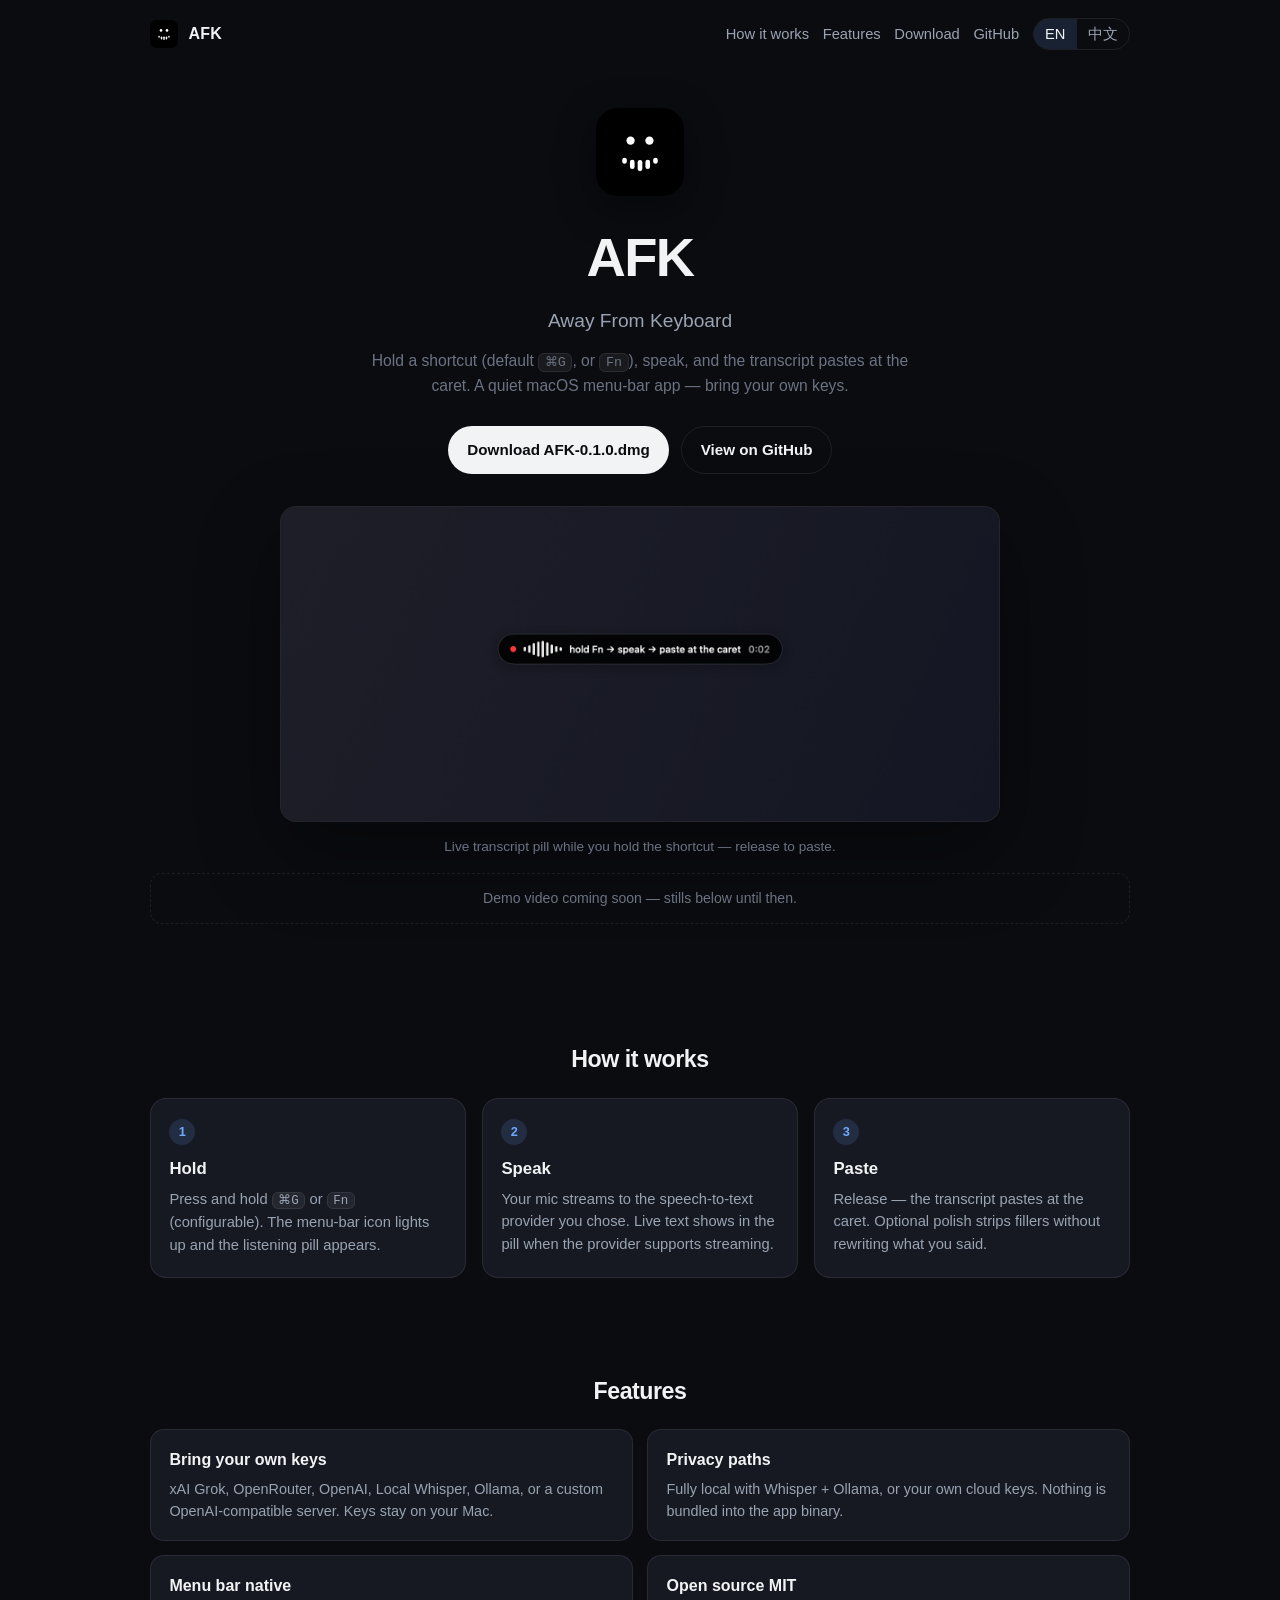
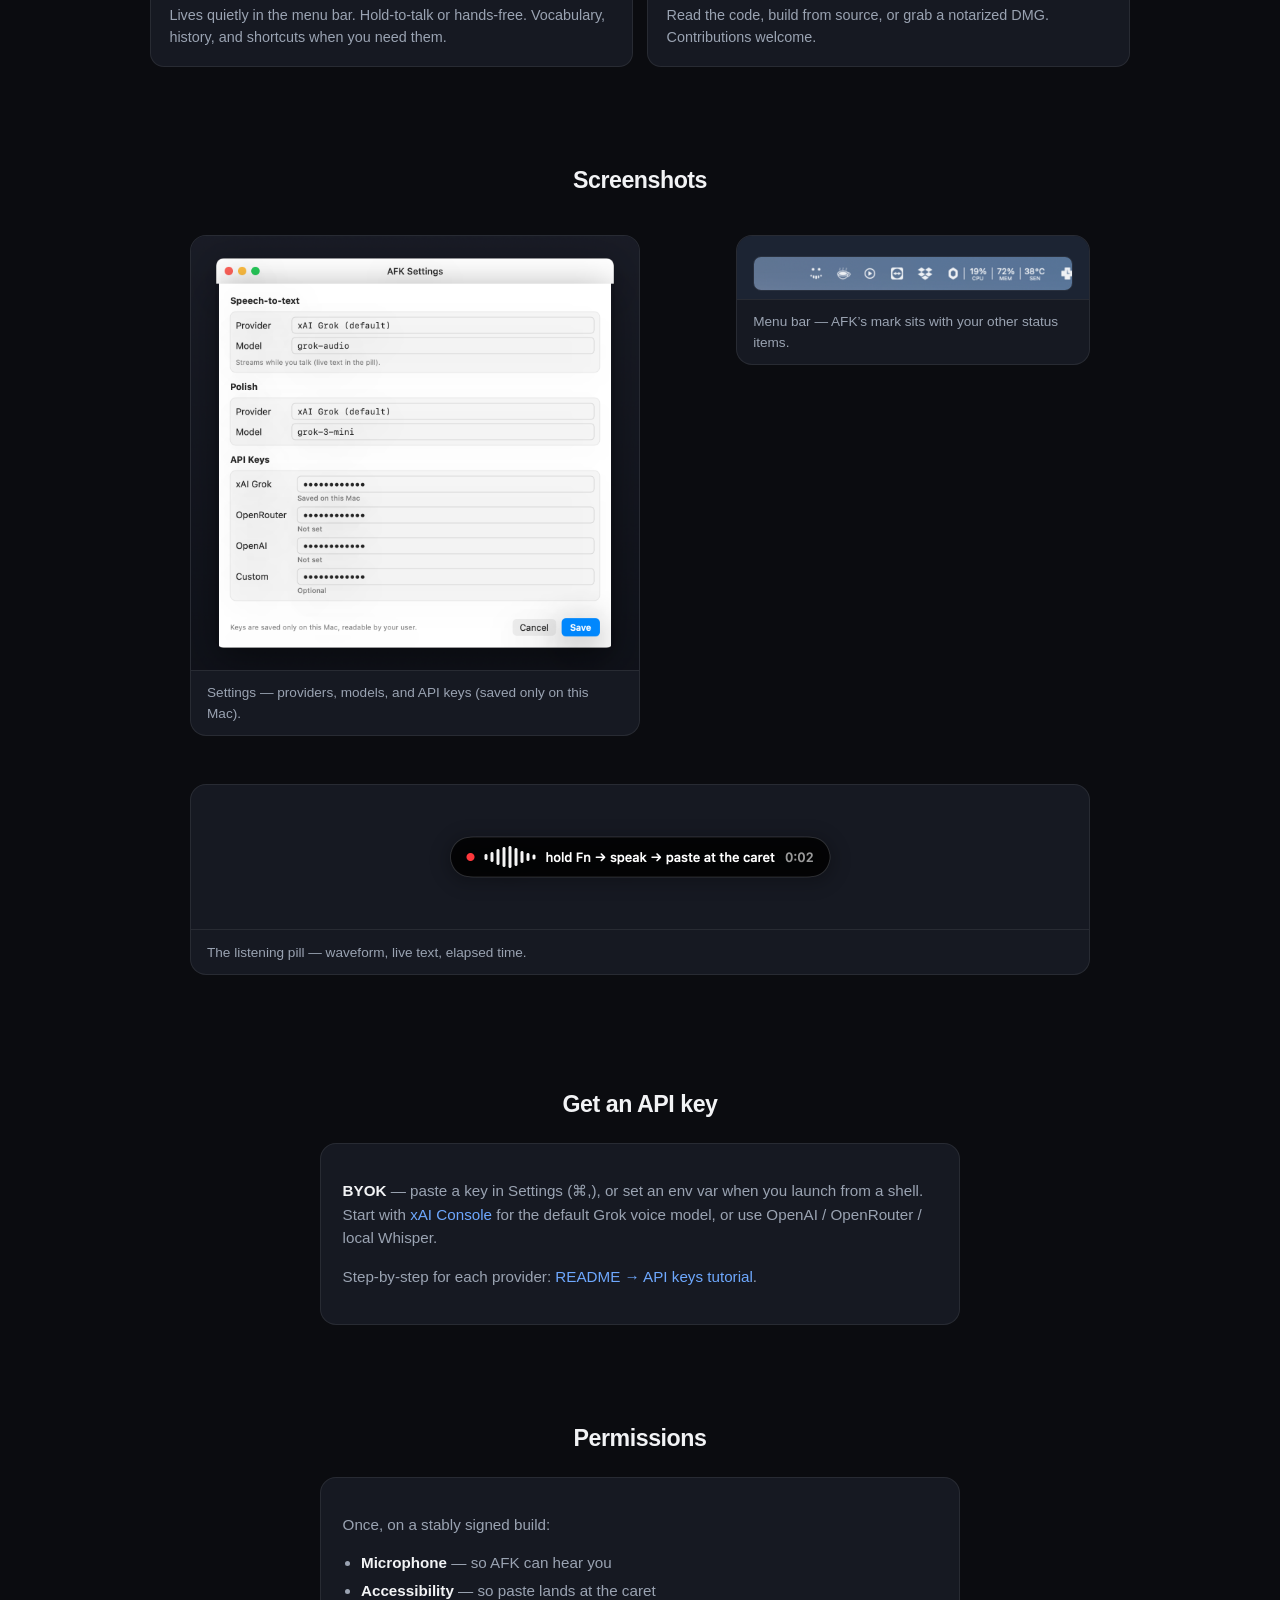
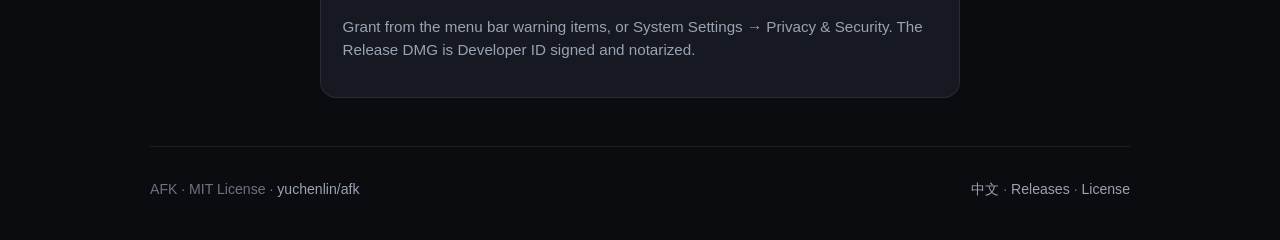
==== docs/site/index.html @ edca8c1d "docs(site): marketing landing page + GitHub Pages deploy Add static EN/zh landing under docs/site (h" ====
<!DOCTYPE html>
<html lang="en">
<head>
  <meta charset="utf-8" />
  <meta name="viewport" content="width=device-width, initial-scale=1" />
  <title>AFK — Away From Keyboard</title>
  <meta name="description" content="Hold a shortcut, speak, and text lands at the caret. macOS menu-bar speech-to-text with BYOK providers. Open source MIT." />
  <link rel="canonical" href="https://yuchenlin.github.io/afk/" />
  <link rel="alternate" hreflang="en" href="https://yuchenlin.github.io/afk/" />
  <link rel="alternate" hreflang="zh-CN" href="https://yuchenlin.github.io/afk/zh.html" />
  <meta property="og:title" content="AFK — Away From Keyboard" />
  <meta property="og:description" content="Hold a shortcut, speak, paste at the caret. BYOK, privacy-friendly, MIT." />
  <meta property="og:type" content="website" />
  <meta property="og:url" content="https://yuchenlin.github.io/afk/" />
  <meta property="og:image" content="https://yuchenlin.github.io/afk/assets/og-image.jpg" />
  <meta name="twitter:card" content="summary_large_image" />
  <meta name="twitter:title" content="AFK — Away From Keyboard" />
  <meta name="twitter:description" content="Hold a shortcut, speak, paste at the caret. BYOK, privacy-friendly, MIT." />
  <meta name="twitter:image" content="https://yuchenlin.github.io/afk/assets/og-image.jpg" />
  <link rel="icon" type="image/png" href="assets/app-icon-256.png" />
  <link rel="stylesheet" href="styles.css" />
</head>
<body>
  <div class="wrap">
    <nav class="nav" aria-label="Primary">
      <a class="nav-brand" href="index.html">
        <img src="assets/afk-logo-dark.svg" alt="" width="28" height="28" />
        AFK
      </a>
      <div class="nav-links">
        <a href="#how">How it works</a>
        <a href="#features">Features</a>
        <a href="#download">Download</a>
        <a href="https://github.com/yuchenlin/afk">GitHub</a>
        <span class="lang" aria-label="Language">
          <a class="active" href="index.html" hreflang="en">EN</a>
          <a href="zh.html" hreflang="zh-CN">中文</a>
        </span>
      </div>
    </nav>

    <header class="hero">
      <img class="hero-logo" src="assets/afk-logo-dark.svg" alt="AFK logo" width="88" height="88" />
      <h1>AFK</h1>
      <p class="tagline">Away From Keyboard</p>
      <p class="lede">Hold a shortcut (default <span class="kbd">⌘G</span>, or <span class="kbd">Fn</span>), speak, and the transcript pastes at the caret. A quiet macOS menu-bar app — bring your own keys.</p>
      <div class="cta" id="download">
        <a class="btn btn-primary" href="https://github.com/yuchenlin/afk/releases/download/v0.1.0/AFK-0.1.0.dmg">Download AFK-0.1.0.dmg</a>
        <a class="btn btn-ghost" href="https://github.com/yuchenlin/afk">View on GitHub</a>
      </div>
      <figure class="hero-visual">
        <img src="assets/screenshot-listening.png" alt="AFK listening pill over a dark desktop" width="960" height="420" />
      </figure>
      <p class="pill-caption">Live transcript pill while you hold the shortcut — release to paste.</p>
      <!-- Demo video/GIF: not captured yet (agent host lacks Accessibility for menu clicks). Prefer a short screen recording in a follow-up PR. -->
      <p class="demo-note">Demo video coming soon — stills below until then.</p>
    </header>

    <section id="how">
      <h2>How it works</h2>
      <div class="steps">
        <div class="step">
          <span class="n">1</span>
          <h3>Hold</h3>
          <p>Press and hold <span class="kbd">⌘G</span> or <span class="kbd">Fn</span> (configurable). The menu-bar icon lights up and the listening pill appears.</p>
        </div>
        <div class="step">
          <span class="n">2</span>
          <h3>Speak</h3>
          <p>Your mic streams to the speech-to-text provider you chose. Live text shows in the pill when the provider supports streaming.</p>
        </div>
        <div class="step">
          <span class="n">3</span>
          <h3>Paste</h3>
          <p>Release — the transcript pastes at the caret. Optional polish strips fillers without rewriting what you said.</p>
        </div>
      </div>
    </section>

    <section id="features">
      <h2>Features</h2>
      <div class="features">
        <div class="feature">
          <h3>Bring your own keys</h3>
          <p>xAI Grok, OpenRouter, OpenAI, Local Whisper, Ollama, or a custom OpenAI-compatible server. Keys stay on your Mac.</p>
        </div>
        <div class="feature">
          <h3>Privacy paths</h3>
          <p>Fully local with Whisper + Ollama, or your own cloud keys. Nothing is bundled into the app binary.</p>
        </div>
        <div class="feature">
          <h3>Menu bar native</h3>
          <p>Lives quietly in the menu bar. Hold-to-talk or hands-free. Vocabulary, history, and shortcuts when you need them.</p>
        </div>
        <div class="feature">
          <h3>Open source MIT</h3>
          <p>Read the code, build from source, or grab a notarized DMG. Contributions welcome.</p>
        </div>
      </div>
    </section>

    <section id="screenshots">
      <h2>Screenshots</h2>
      <div class="shots">
        <figure class="shot">
          <img src="assets/screenshot-settings.png" alt="AFK Settings window with speech, polish, and API keys" width="640" height="620" />
          <figcaption>Settings — providers, models, and API keys (saved only on this Mac).</figcaption>
        </figure>
        <figure class="shot">
          <div class="menubar-frame">
            <img src="assets/screenshot-menubar@2x.png" alt="macOS menu bar showing the AFK status icon" width="840" height="88" />
          </div>
          <figcaption>Menu bar — AFK’s mark sits with your other status items.</figcaption>
        </figure>
        <figure class="shot shot-wide">
          <img src="assets/screenshot-listening-pill.png" alt="AFK listening pill close-up" width="560" height="96" style="margin:1.5rem auto;width:min(100%,560px);background:transparent;" />
          <figcaption>The listening pill — waveform, live text, elapsed time.</figcaption>
        </figure>
      </div>
    </section>

    <section id="api-keys">
      <h2>Get an API key</h2>
      <div class="note-box">
        <p><strong>BYOK</strong> — paste a key in Settings (⌘,), or set an env var when you launch from a shell. Start with <a href="https://console.x.ai/">xAI Console</a> for the default Grok voice model, or use OpenAI / OpenRouter / local Whisper.</p>
        <p style="margin-top:0.75rem">Step-by-step for each provider: <a href="https://github.com/yuchenlin/afk#api-keys-tutorial-byok">README → API keys tutorial</a>.</p>
      </div>
    </section>

    <section id="permissions">
      <h2>Permissions</h2>
      <div class="note-box">
        <p>Once, on a stably signed build:</p>
        <ul>
          <li><strong>Microphone</strong> — so AFK can hear you</li>
          <li><strong>Accessibility</strong> — so paste lands at the caret</li>
        </ul>
        <p style="margin-top:0.75rem">Grant from the menu bar warning items, or System Settings → Privacy &amp; Security. The Release DMG is Developer ID signed and notarized.</p>
      </div>
    </section>

    <footer class="footer">
      <div>AFK · MIT License · <a href="https://github.com/yuchenlin/afk">yuchenlin/afk</a></div>
      <div>
        <a href="zh.html">中文</a> ·
        <a href="https://github.com/yuchenlin/afk/releases">Releases</a> ·
        <a href="https://github.com/yuchenlin/afk/blob/main/LICENSE">License</a>
      </div>
    </footer>
  </div>
</body>
</html>
---- docs/site/styles.css ----
:root {
  --bg: #0b0c10;
  --bg-elev: #12141a;
  --bg-card: #161922;
  --border: rgba(255,255,255,0.08);
  --text: #f2f3f5;
  --muted: #9aa3b2;
  --faint: #6b7382;
  --accent: #6ea8fe;
  --accent-soft: rgba(110,168,254,0.14);
  --ok: #3dd68c;
  --radius: 16px;
  --max: 980px;
  --font: "SF Pro Text", "SF Pro Display", -apple-system, BlinkMacSystemFont, "Segoe UI", Helvetica, Arial, sans-serif;
  --mono: ui-monospace, "SF Mono", Menlo, Consolas, monospace;
}
* { box-sizing: border-box; }
html { scroll-behavior: smooth; }
body {
  margin: 0;
  font-family: var(--font);
  background: radial-gradient(1200px 600px at 50% -10%, #1a2030 0%, var(--bg) 55%);
  color: var(--text);
  line-height: 1.55;
  -webkit-font-smoothing: antialiased;
}
a { color: var(--accent); text-decoration: none; }
a:hover { text-decoration: underline; }
img { max-width: 100%; height: auto; display: block; }
.wrap { width: min(100% - 2.5rem, var(--max)); margin-inline: auto; }

/* Nav */
.nav {
  display: flex; align-items: center; justify-content: space-between;
  padding: 1.1rem 0; gap: 1rem;
}
.nav-brand { display: flex; align-items: center; gap: 0.65rem; color: var(--text); text-decoration: none; font-weight: 650; letter-spacing: 0.02em; }
.nav-brand img { width: 28px; height: 28px; border-radius: 7px; }
.nav-links { display: flex; align-items: center; gap: 0.85rem; color: var(--muted); font-size: 0.92rem; }
.nav-links a { color: var(--muted); }
.nav-links a:hover { color: var(--text); text-decoration: none; }
.lang { display: inline-flex; border: 1px solid var(--border); border-radius: 999px; overflow: hidden; }
.lang a { padding: 0.25rem 0.7rem; color: var(--muted); }
.lang a.active { background: var(--accent-soft); color: var(--text); }

/* Hero */
.hero { padding: 2.5rem 0 3.5rem; text-align: center; }
.hero-logo { width: 88px; height: 88px; margin: 0 auto 1.25rem; border-radius: 22px; box-shadow: 0 12px 40px rgba(0,0,0,0.45); }
.hero h1 {
  font-size: clamp(2.4rem, 5vw, 3.4rem);
  font-weight: 700; letter-spacing: -0.03em; margin: 0 0 0.35rem;
}
.hero .tagline { font-size: 1.2rem; color: var(--muted); margin: 0 auto 0.85rem; max-width: 36rem; }
.hero .lede { color: var(--faint); max-width: 34rem; margin: 0 auto 1.75rem; font-size: 0.98rem; }
.cta { display: flex; flex-wrap: wrap; gap: 0.75rem; justify-content: center; margin-bottom: 2rem; }
.btn {
  display: inline-flex; align-items: center; gap: 0.45rem;
  padding: 0.7rem 1.15rem; border-radius: 999px; font-weight: 600; font-size: 0.95rem;
  border: 1px solid transparent; text-decoration: none !important;
}
.btn-primary { background: var(--text); color: #0b0c10; }
.btn-primary:hover { background: #fff; }
.btn-ghost { background: transparent; color: var(--text); border-color: var(--border); }
.btn-ghost:hover { background: rgba(255,255,255,0.04); }
.hero-visual {
  margin: 0 auto; max-width: 720px;
  border-radius: var(--radius);
  overflow: hidden;
  border: 1px solid var(--border);
  background: var(--bg-elev);
  box-shadow: 0 30px 80px rgba(0,0,0,0.4);
}
.hero-visual img { width: 100%; }
.pill-caption { margin-top: 0.85rem; color: var(--faint); font-size: 0.85rem; }

/* Sections */
section { padding: 3rem 0; }
section h2 {
  font-size: 1.45rem; letter-spacing: -0.02em; margin: 0 0 1.25rem; text-align: center;
}
.steps {
  display: grid; grid-template-columns: repeat(3, 1fr); gap: 1rem;
}
.step {
  background: var(--bg-card); border: 1px solid var(--border);
  border-radius: var(--radius); padding: 1.25rem 1.15rem;
}
.step .n {
  display: inline-flex; width: 1.6rem; height: 1.6rem; align-items: center; justify-content: center;
  border-radius: 999px; background: var(--accent-soft); color: var(--accent);
  font-size: 0.8rem; font-weight: 700; margin-bottom: 0.7rem;
}
.step h3 { margin: 0 0 0.35rem; font-size: 1.05rem; }
.step p { margin: 0; color: var(--muted); font-size: 0.92rem; }
.kbd {
  font-family: var(--mono); font-size: 0.85em;
  background: rgba(255,255,255,0.06); border: 1px solid var(--border);
  border-radius: 6px; padding: 0.05rem 0.35rem;
}

.features {
  display: grid; grid-template-columns: repeat(2, 1fr); gap: 0.9rem;
}
.feature {
  background: var(--bg-card); border: 1px solid var(--border);
  border-radius: 14px; padding: 1.1rem 1.15rem;
}
.feature h3 { margin: 0 0 0.3rem; font-size: 1rem; }
.feature p { margin: 0; color: var(--muted); font-size: 0.9rem; }

.shots {
  display: grid; grid-template-columns: 1.1fr 0.9fr; gap: 1rem; align-items: start;
}
.shot {
  background: var(--bg-card); border: 1px solid var(--border);
  border-radius: var(--radius); overflow: hidden;
}
.shot img { width: 100%; }
.shot figcaption { padding: 0.7rem 1rem; color: var(--muted); font-size: 0.85rem; border-top: 1px solid var(--border); }
.shot-wide { grid-column: 1 / -1; }
.menubar-frame {
  padding: 1.25rem 1rem 0.5rem; background: #1c2433;
}
.menubar-frame img {
  width: 100%; border-radius: 8px; border: 1px solid rgba(255,255,255,0.06);
}
.demo-note {
  margin-top: 1rem; padding: 0.85rem 1rem; border-radius: 12px;
  border: 1px dashed var(--border); color: var(--faint); font-size: 0.88rem; text-align: center;
}

.note-box {
  background: var(--bg-card); border: 1px solid var(--border);
  border-radius: var(--radius); padding: 1.25rem 1.35rem; max-width: 640px; margin: 0 auto;
  color: var(--muted); font-size: 0.95rem;
}
.note-box strong { color: var(--text); }
.note-box ul { margin: 0.6rem 0 0; padding-left: 1.15rem; }
.note-box li { margin: 0.25rem 0; }

.footer {
  border-top: 1px solid var(--border);
  padding: 2rem 0 2.5rem; color: var(--faint); font-size: 0.88rem;
  display: flex; flex-wrap: wrap; gap: 0.75rem 1.5rem; justify-content: space-between; align-items: center;
}
.footer a { color: var(--muted); }

@media (max-width: 780px) {
  .steps, .features, .shots { grid-template-columns: 1fr; }
  .hero { padding-top: 1.5rem; }
}
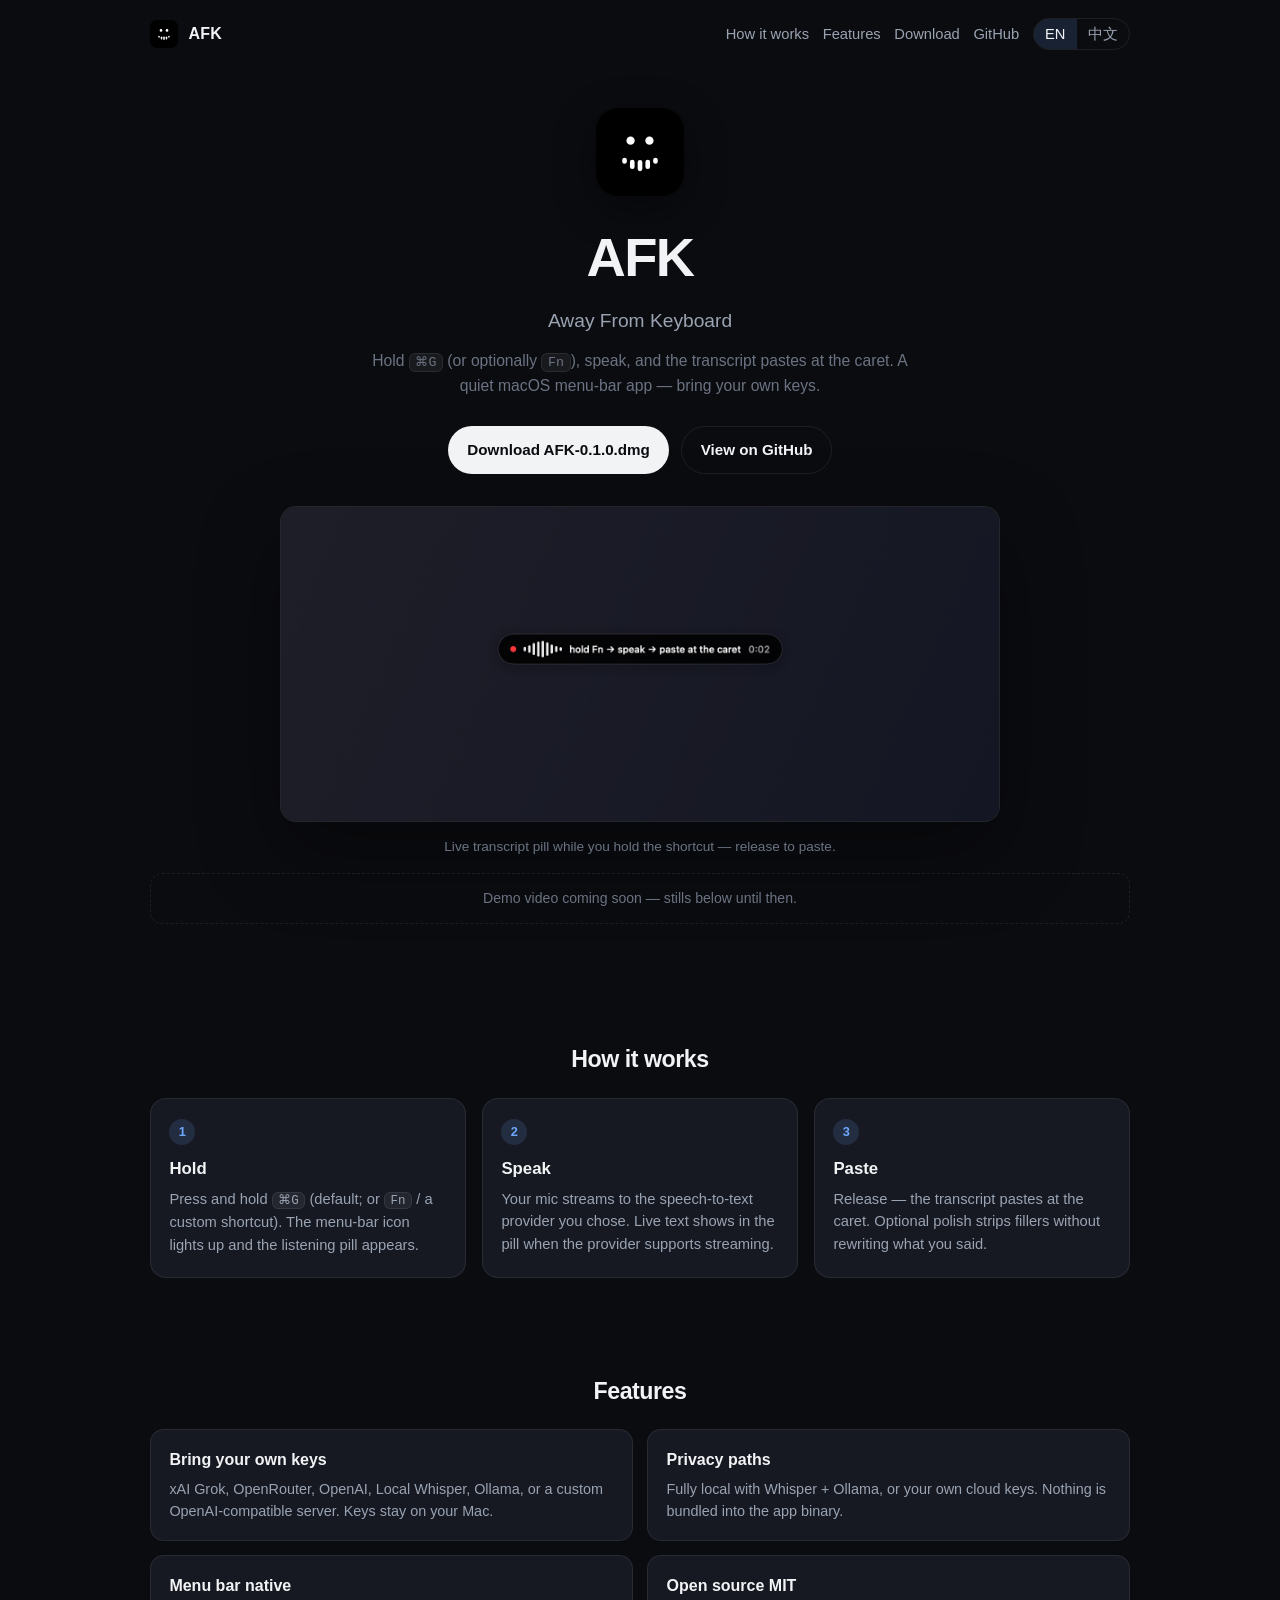
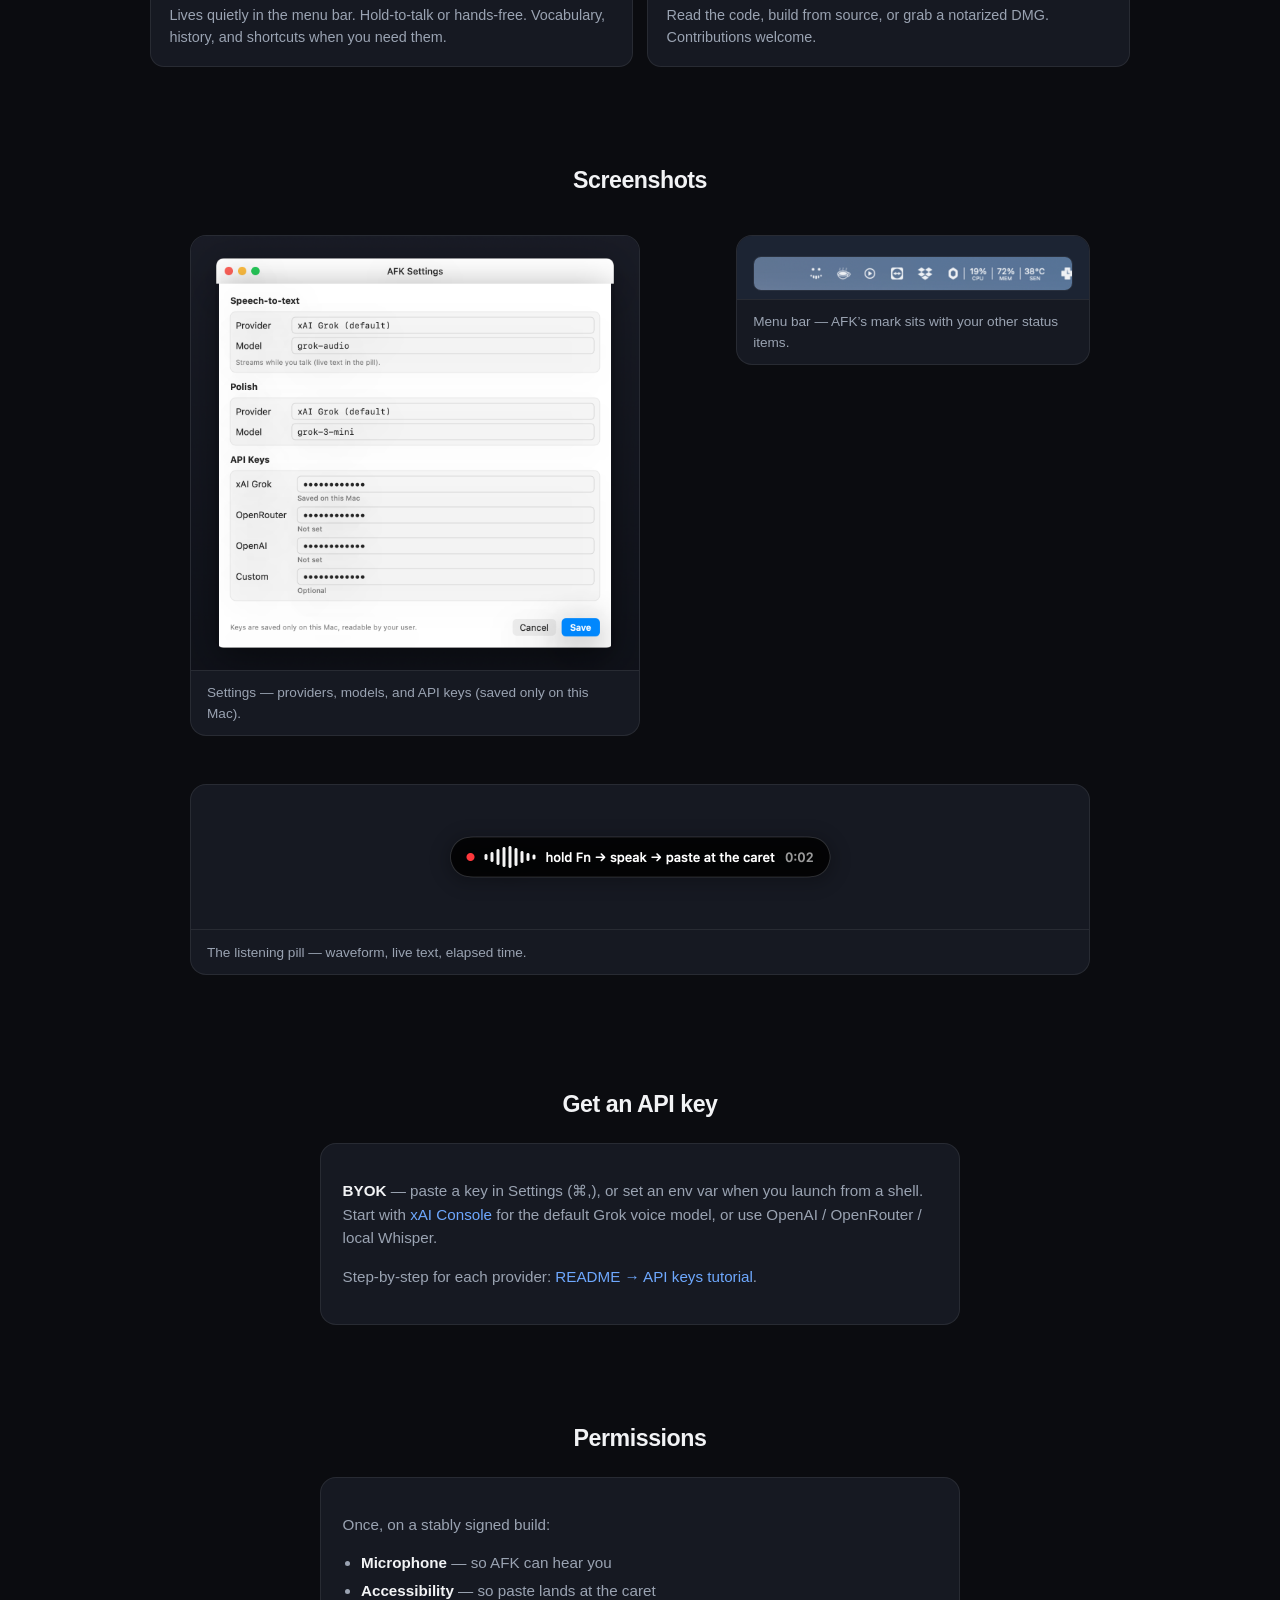
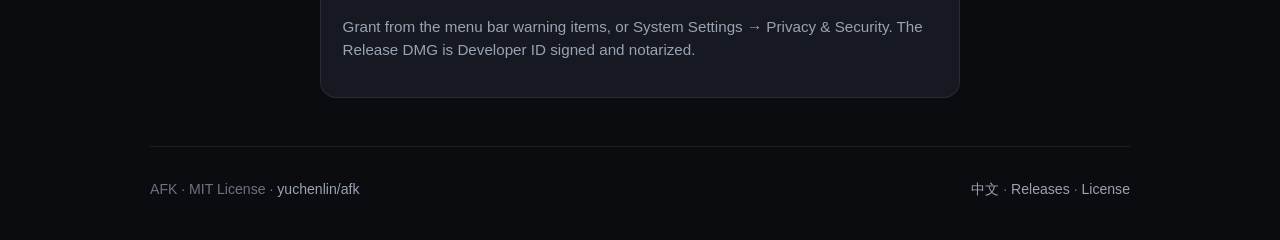
==== commit 32772cff: "site: lead with Cmd+G, Fn secondary Make ⌘G the primary hold-to-talk pitch on EN/zh landing pages; F" ====
--- a/docs/site/index.html
+++ b/docs/site/index.html
@@ -43,7 +43,7 @@
       <img class="hero-logo" src="assets/afk-logo-dark.svg" alt="AFK logo" width="88" height="88" />
       <h1>AFK</h1>
       <p class="tagline">Away From Keyboard</p>
-      <p class="lede">Hold a shortcut (default <span class="kbd">⌘G</span>, or <span class="kbd">Fn</span>), speak, and the transcript pastes at the caret. A quiet macOS menu-bar app — bring your own keys.</p>
+      <p class="lede">Hold <span class="kbd">⌘G</span> (or optionally <span class="kbd">Fn</span>), speak, and the transcript pastes at the caret. A quiet macOS menu-bar app — bring your own keys.</p>
       <div class="cta" id="download">
         <a class="btn btn-primary" href="https://github.com/yuchenlin/afk/releases/download/v0.1.0/AFK-0.1.0.dmg">Download AFK-0.1.0.dmg</a>
         <a class="btn btn-ghost" href="https://github.com/yuchenlin/afk">View on GitHub</a>
@@ -62,7 +62,7 @@
         <div class="step">
           <span class="n">1</span>
           <h3>Hold</h3>
-          <p>Press and hold <span class="kbd">⌘G</span> or <span class="kbd">Fn</span> (configurable). The menu-bar icon lights up and the listening pill appears.</p>
+          <p>Press and hold <span class="kbd">⌘G</span> (default; or <span class="kbd">Fn</span> / a custom shortcut). The menu-bar icon lights up and the listening pill appears.</p>
         </div>
         <div class="step">
           <span class="n">2</span>
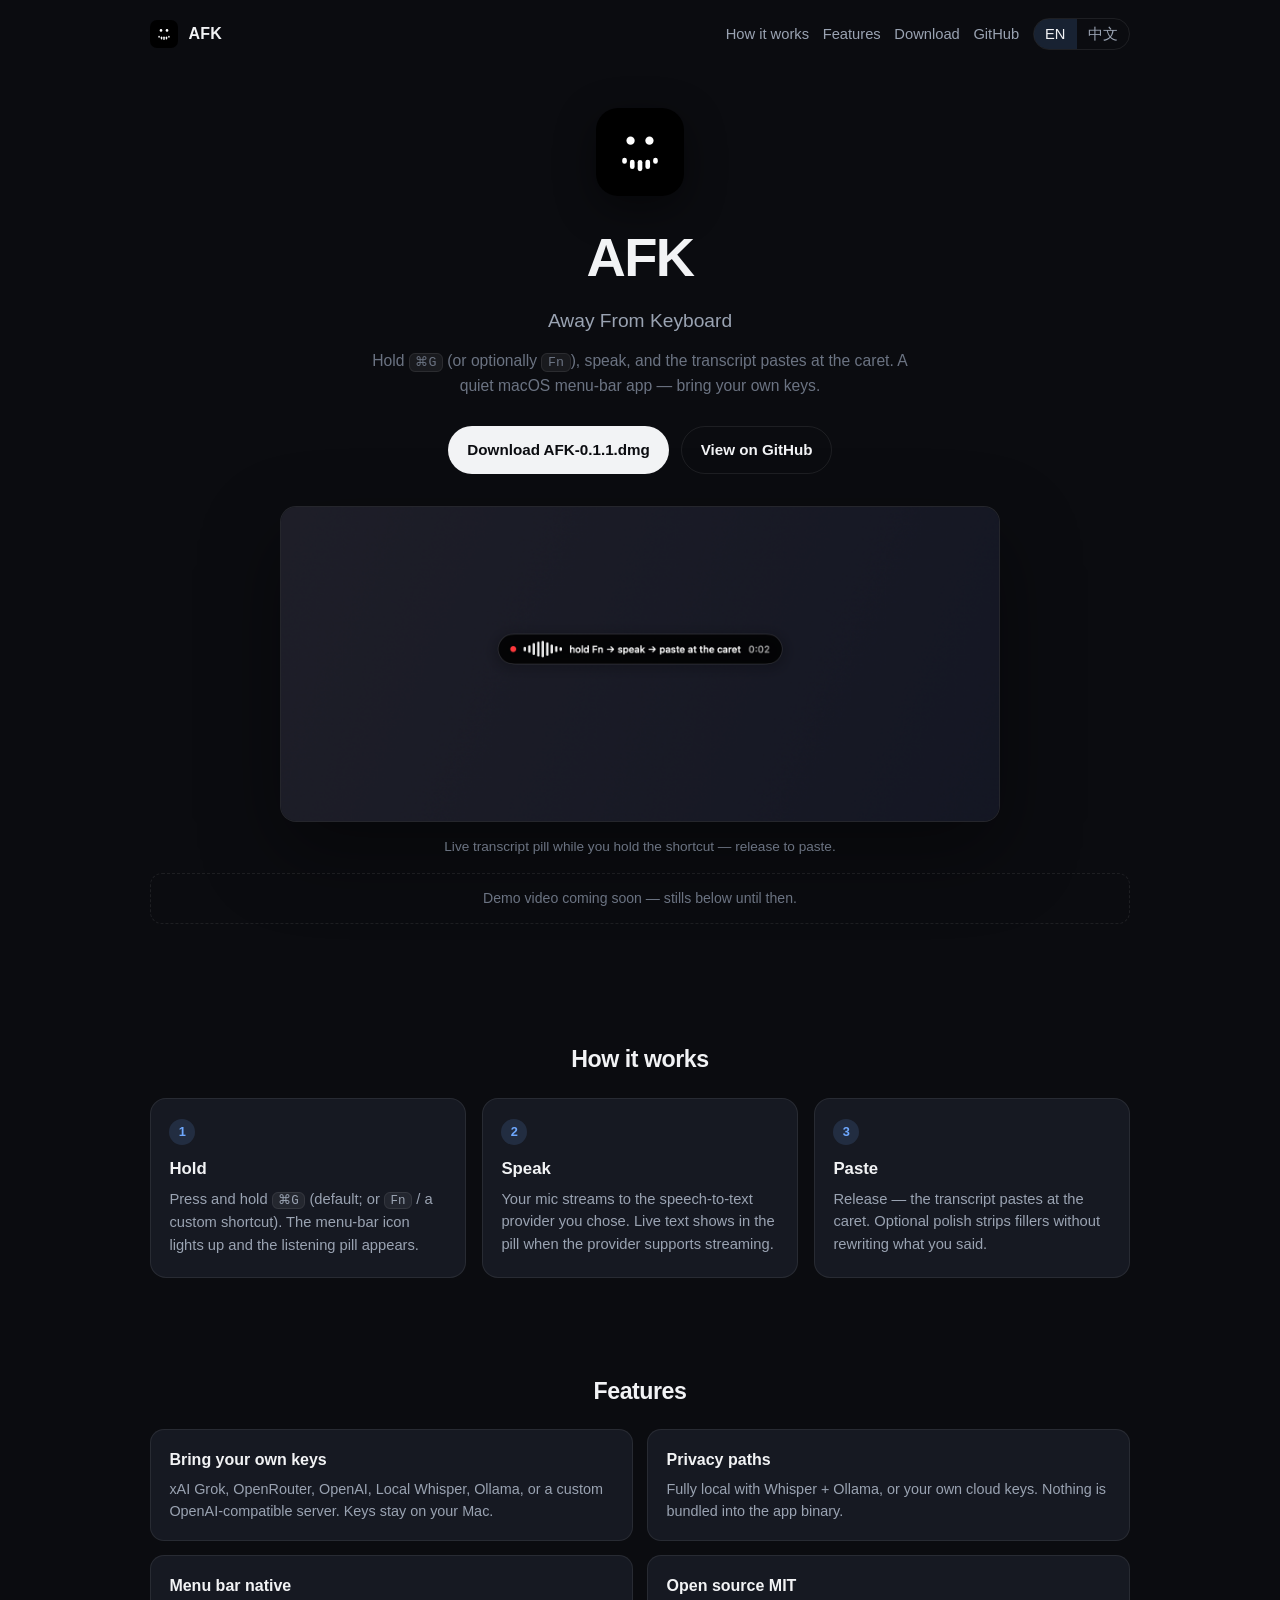
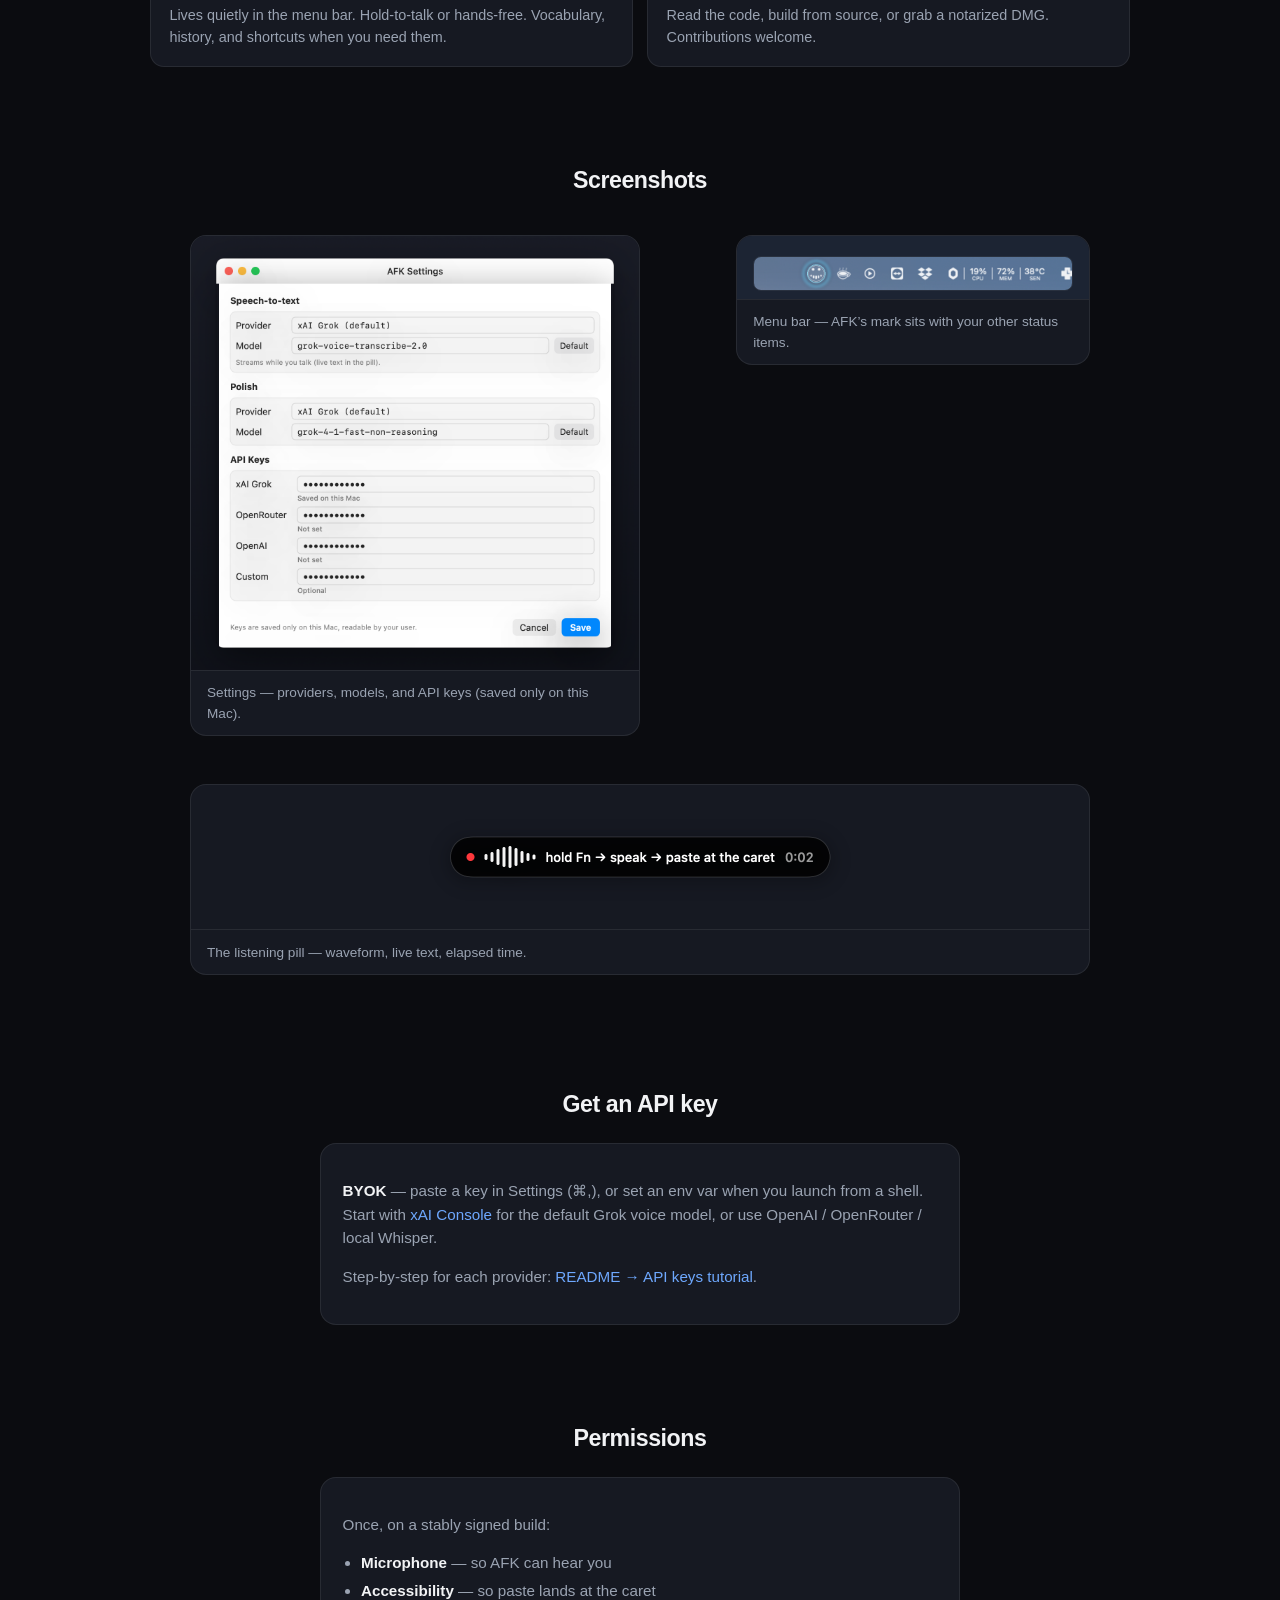
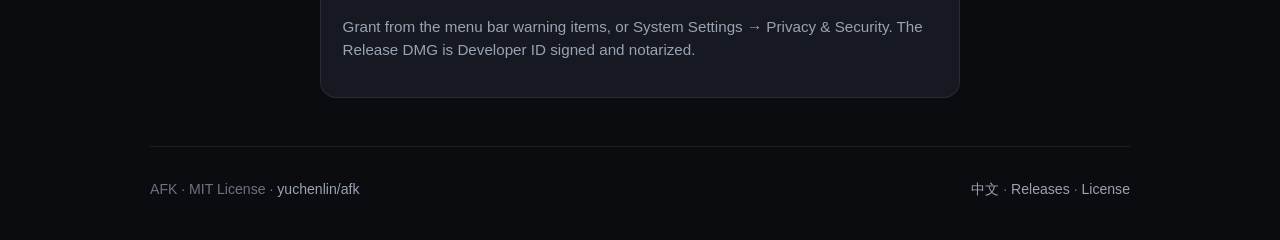
==== commit e2b884d2: "release(mac): bump marketing version to 0.1.1 (build 3) Ship a new DMG URL so Gatekeeper users get H" ====
--- a/docs/site/index.html
+++ b/docs/site/index.html
@@ -45,7 +45,7 @@
       <p class="tagline">Away From Keyboard</p>
       <p class="lede">Hold <span class="kbd">⌘G</span> (or optionally <span class="kbd">Fn</span>), speak, and the transcript pastes at the caret. A quiet macOS menu-bar app — bring your own keys.</p>
       <div class="cta" id="download">
-        <a class="btn btn-primary" href="https://github.com/yuchenlin/afk/releases/download/v0.1.0/AFK-0.1.0.dmg">Download AFK-0.1.0.dmg</a>
+        <a class="btn btn-primary" href="https://github.com/yuchenlin/afk/releases/download/v0.1.1/AFK-0.1.1.dmg">Download AFK-0.1.1.dmg</a>
         <a class="btn btn-ghost" href="https://github.com/yuchenlin/afk">View on GitHub</a>
       </div>
       <figure class="hero-visual">
--- a/docs/site/styles.css
+++ b/docs/site/styles.css
@@ -15,7 +15,10 @@
   --mono: ui-monospace, "SF Mono", Menlo, Consolas, monospace;
 }
 * { box-sizing: border-box; }
-html { scroll-behavior: smooth; }
+html {
+  scroll-behavior: smooth;
+  overflow-x: clip;
+}
 body {
   margin: 0;
   font-family: var(--font);
@@ -23,6 +26,8 @@
   color: var(--text);
   line-height: 1.55;
   -webkit-font-smoothing: antialiased;
+  overflow-x: clip;
+  overflow-wrap: break-word;
 }
 a { color: var(--accent); text-decoration: none; }
 a:hover { text-decoration: underline; }
@@ -33,13 +38,19 @@
 .nav {
   display: flex; align-items: center; justify-content: space-between;
   padding: 1.1rem 0; gap: 1rem;
+  flex-wrap: wrap;
 }
 .nav-brand { display: flex; align-items: center; gap: 0.65rem; color: var(--text); text-decoration: none; font-weight: 650; letter-spacing: 0.02em; }
 .nav-brand img { width: 28px; height: 28px; border-radius: 7px; }
-.nav-links { display: flex; align-items: center; gap: 0.85rem; color: var(--muted); font-size: 0.92rem; }
+.nav-links {
+  display: flex; align-items: center; gap: 0.85rem;
+  color: var(--muted); font-size: 0.92rem;
+  flex-wrap: wrap; justify-content: flex-end;
+  min-width: 0; max-width: 100%;
+}
 .nav-links a { color: var(--muted); }
 .nav-links a:hover { color: var(--text); text-decoration: none; }
-.lang { display: inline-flex; border: 1px solid var(--border); border-radius: 999px; overflow: hidden; }
+.lang { display: inline-flex; border: 1px solid var(--border); border-radius: 999px; overflow: hidden; flex-shrink: 0; }
 .lang a { padding: 0.25rem 0.7rem; color: var(--muted); }
 .lang a.active { background: var(--accent-soft); color: var(--text); }
 
@@ -54,9 +65,10 @@
 .hero .lede { color: var(--faint); max-width: 34rem; margin: 0 auto 1.75rem; font-size: 0.98rem; }
 .cta { display: flex; flex-wrap: wrap; gap: 0.75rem; justify-content: center; margin-bottom: 2rem; }
 .btn {
-  display: inline-flex; align-items: center; gap: 0.45rem;
+  display: inline-flex; align-items: center; justify-content: center; gap: 0.45rem;
   padding: 0.7rem 1.15rem; border-radius: 999px; font-weight: 600; font-size: 0.95rem;
   border: 1px solid transparent; text-decoration: none !important;
+  max-width: 100%;
 }
 .btn-primary { background: var(--text); color: #0b0c10; }
 .btn-primary:hover { background: #fff; }
@@ -84,6 +96,7 @@
 .step {
   background: var(--bg-card); border: 1px solid var(--border);
   border-radius: var(--radius); padding: 1.25rem 1.15rem;
+  min-width: 0;
 }
 .step .n {
   display: inline-flex; width: 1.6rem; height: 1.6rem; align-items: center; justify-content: center;
@@ -96,6 +109,7 @@
   font-family: var(--mono); font-size: 0.85em;
   background: rgba(255,255,255,0.06); border: 1px solid var(--border);
   border-radius: 6px; padding: 0.05rem 0.35rem;
+  white-space: nowrap;
 }
 
 .features {
@@ -104,6 +118,7 @@
 .feature {
   background: var(--bg-card); border: 1px solid var(--border);
   border-radius: 14px; padding: 1.1rem 1.15rem;
+  min-width: 0;
 }
 .feature h3 { margin: 0 0 0.3rem; font-size: 1rem; }
 .feature p { margin: 0; color: var(--muted); font-size: 0.9rem; }
@@ -114,12 +129,14 @@
 .shot {
   background: var(--bg-card); border: 1px solid var(--border);
   border-radius: var(--radius); overflow: hidden;
+  min-width: 0;
 }
 .shot img { width: 100%; }
 .shot figcaption { padding: 0.7rem 1rem; color: var(--muted); font-size: 0.85rem; border-top: 1px solid var(--border); }
 .shot-wide { grid-column: 1 / -1; }
 .menubar-frame {
   padding: 1.25rem 1rem 0.5rem; background: #1c2433;
+  overflow: hidden;
 }
 .menubar-frame img {
   width: 100%; border-radius: 8px; border: 1px solid rgba(255,255,255,0.06);
@@ -133,6 +150,7 @@
   background: var(--bg-card); border: 1px solid var(--border);
   border-radius: var(--radius); padding: 1.25rem 1.35rem; max-width: 640px; margin: 0 auto;
   color: var(--muted); font-size: 0.95rem;
+  overflow-wrap: anywhere;
 }
 .note-box strong { color: var(--text); }
 .note-box ul { margin: 0.6rem 0 0; padding-left: 1.15rem; }
@@ -146,6 +164,22 @@
 .footer a { color: var(--muted); }
 
 @media (max-width: 780px) {
+  .wrap { width: min(100% - 1.5rem, var(--max)); }
   .steps, .features, .shots { grid-template-columns: 1fr; }
-  .hero { padding-top: 1.5rem; }
+  .hero { padding-top: 1.5rem; padding-bottom: 2.5rem; }
+  .nav { gap: 0.65rem 1rem; }
+  .nav-links { gap: 0.5rem 0.7rem; font-size: 0.85rem; }
+  .lang a { padding: 0.22rem 0.55rem; }
+  section { padding: 2.25rem 0; }
+  .note-box { padding: 1.1rem 1.15rem; }
+  .cta .btn { width: 100%; max-width: 22rem; }
 }
+
+@media (max-width: 430px) {
+  .wrap { width: min(100% - 1.25rem, var(--max)); }
+  .hero h1 { font-size: clamp(2rem, 11vw, 2.6rem); }
+  .hero .tagline { font-size: 1.05rem; }
+  .hero .lede { font-size: 0.92rem; }
+  .btn { font-size: 0.9rem; padding: 0.65rem 1rem; }
+  .nav-brand { font-size: 0.95rem; }
+}
